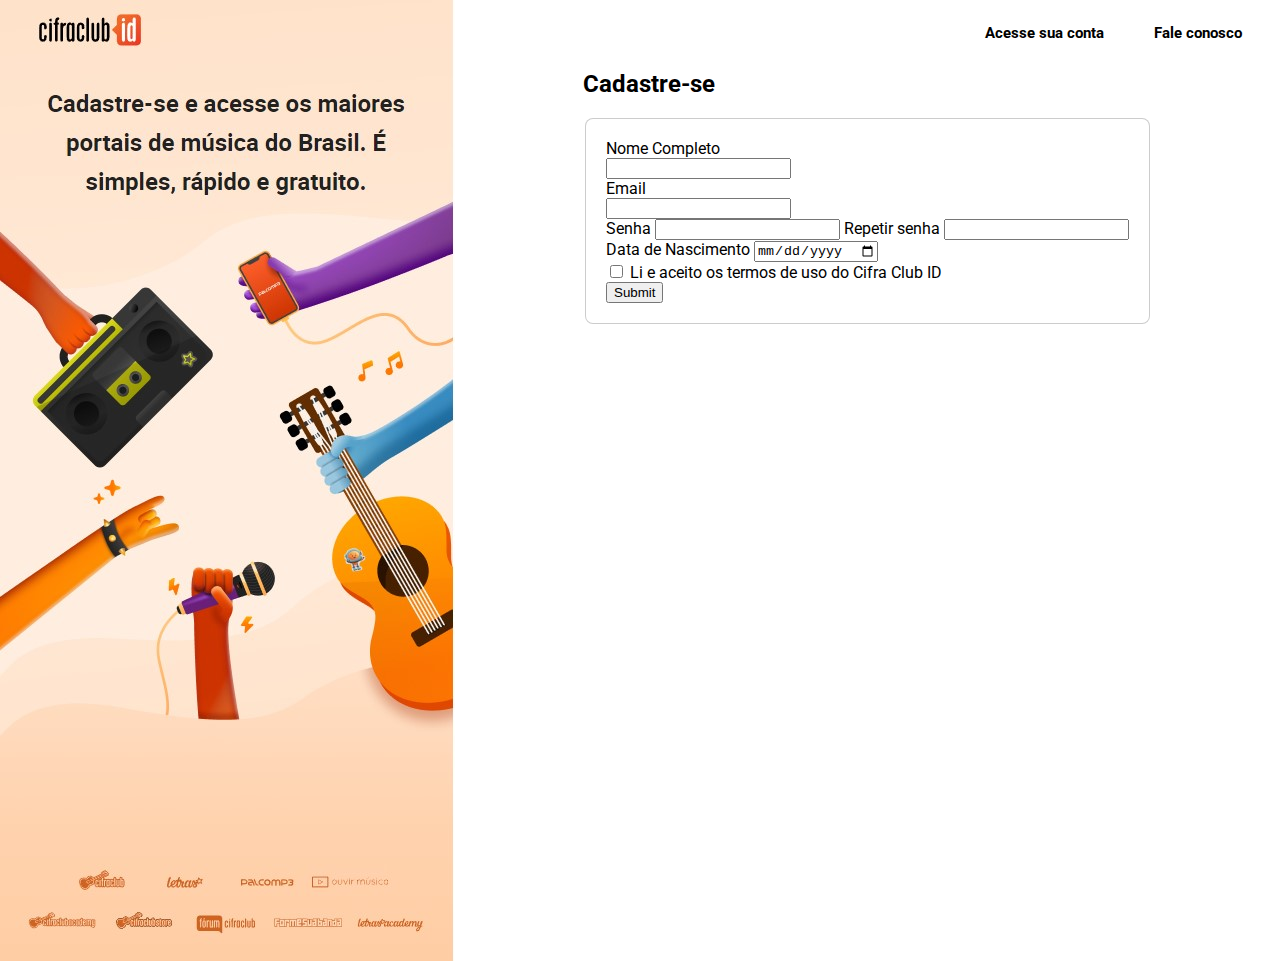
==== pages/Login/index.html @ 0ec4cf48 "late first commit/start login" ====
<!DOCTYPE html>
<html lang="pt-br">
<head>
    <meta charset="UTF-8">
    <meta http-equiv="X-UA-Compatible" content="IE=edge">
    <meta name="viewport" content="width=device-width, initial-scale=1.0">
    <link rel="stylesheet" href="./styles.css">
    <link rel="preconnect" href="https://fonts.googleapis.com">
    <link rel="preconnect" href="https://fonts.gstatic.com" crossorigin>
    <link href="https://fonts.googleapis.com/css2?family=Roboto:wght@400;700&display=swap" rel="stylesheet">
    <link rel="icon" href="/imgs/assets/imagem_2022-11-27_003248617-removebg-preview.png">
    <title>Cifra Club - Login</title>
</head>
<body>
    <img src="/imgs/assets/login.jpg" alt="login" style="float: left;">
    
    <div class="menu">
        <a href="">Acesse sua conta</a>
        <a href="">Fale conosco</a>
    </div>

    <div class="main">
        <form action="">
            <h2>Cadastre-se</h2>
            <fieldset>
                <div class="between">
                    <label for="">Nome Completo</label>
                    <br>
                    <input type="text" maxlength="50" required>
                    <br>

                    <label for="">Email</label>
                    <br>
                    <input type="email" required>   
                    <br>

                    <label for="">Senha</label>
                    <input type="password" required>
                    <label for="">Repetir senha</label>
                    <input type="password">
                    <br>

                    <label for="">Data de Nascimento</label>
                    <input type="date" required>     
                    <br>

                    <input type="checkbox" id="li" required>
                    <label for="li">Li e aceito os termos de uso do Cifra Club ID</label>    
                    <br>

                    <input type="submit">
                </div>
            </fieldset>
        </form>
    </div>
</body>
</html>
---- pages/Login/styles.css ----
html, body{
    margin: 0;
    padding: 0;
    font-family: 'Roboto', sans-serif;;
}
.menu{
    height: 65px;
    width: 97%;
    position: absolute;
    display: flex;
    align-items: center;
    justify-content: right;
}
.menu a{
    text-decoration: none;
    color: black;
    font-weight: bold;
    font-size: 15px;
    margin-left: 50px;
}   
.main{
    display: flex;
    justify-content: center;
    align-items: center;
}
fieldset{
    background-color: white;
    border: solid rgba(0, 0, 0, 0.2) 1px; 
    border-radius: 8px;
    padding: 20px;
}
h2{
    margin-top: 70px;
}
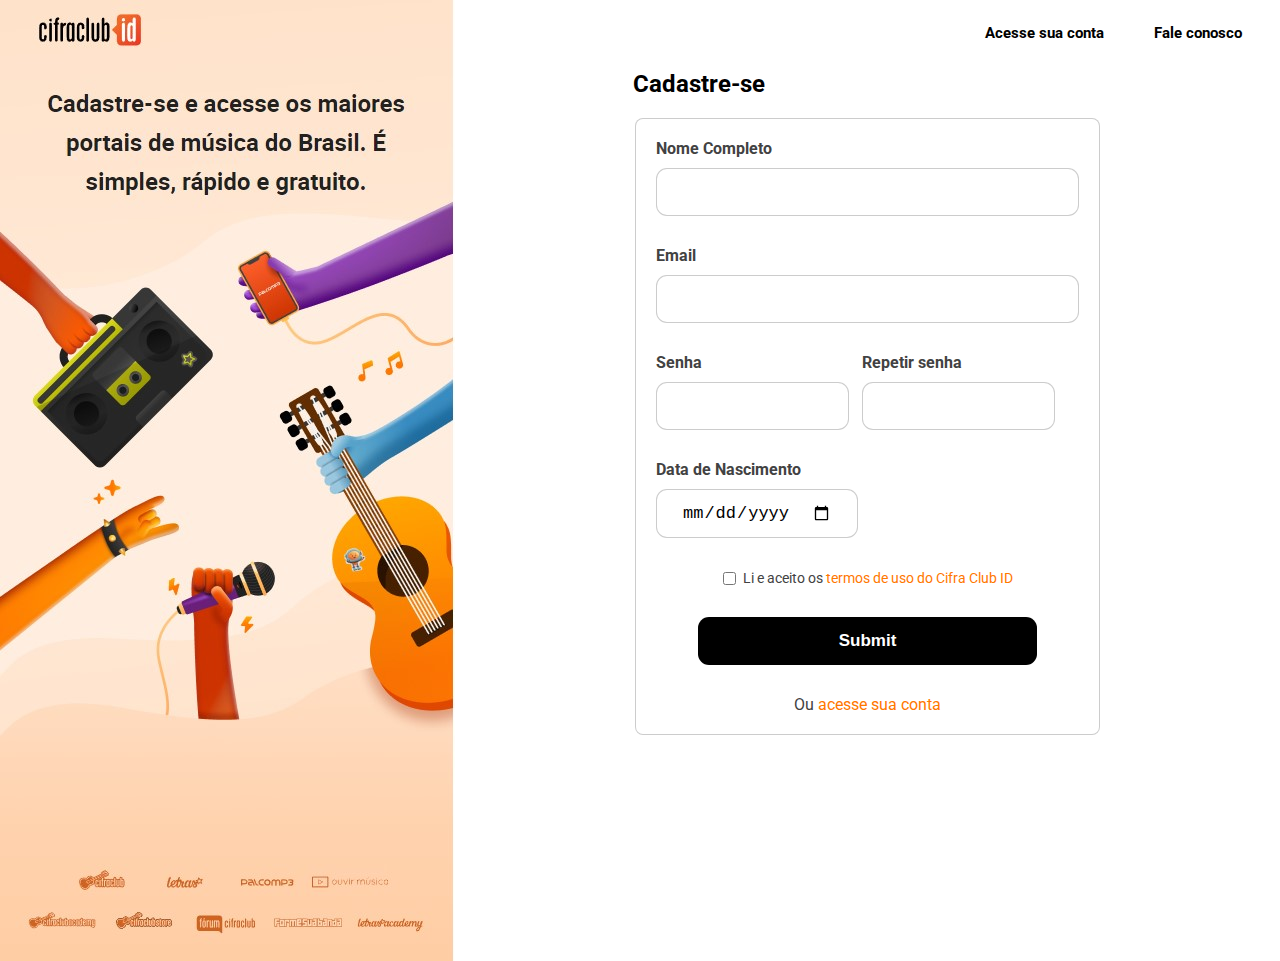
==== commit fc6c4f77: "login" ====
--- a/pages/Login/index.html
+++ b/pages/Login/index.html
@@ -15,40 +15,52 @@
     <img src="/imgs/assets/login.jpg" alt="login" style="float: left;">
     
     <div class="menu">
-        <a href="">Acesse sua conta</a>
-        <a href="">Fale conosco</a>
+        <a href="#">Acesse sua conta</a>
+        <a href="https://suporte.cifraclub.com.br/">Fale conosco</a>
     </div>
 
     <div class="main">
         <form action="">
             <h2>Cadastre-se</h2>
             <fieldset>
-                <div class="between">
+                <div class="bold">
                     <label for="">Nome Completo</label>
                     <br>
-                    <input type="text" maxlength="50" required>
+                    <input type="text" maxlength="50" size="35%" required>
                     <br>
 
                     <label for="">Email</label>
                     <br>
-                    <input type="email" required>   
+                    <input type="email" size="35%" required>   
                     <br>
 
-                    <label for="">Senha</label>
-                    <input type="password" required>
-                    <label for="">Repetir senha</label>
-                    <input type="password">
+                    <div id="password">
+                        <label for="">Senha</label>
+                        <br>
+                        <input type="password" size="12%" required>
+                    </div>
+                    <div id="r-password">
+                        <label for="">Repetir senha</label>
+                        <br>
+                        <input type="password" size="12%">
+                    </div>
                     <br>
 
                     <label for="">Data de Nascimento</label>
+                    <br>
                     <input type="date" required>     
                     <br>
+                </div>
 
+                <div class="center">
                     <input type="checkbox" id="li" required>
-                    <label for="li">Li e aceito os termos de uso do Cifra Club ID</label>    
+                    <label for="li" style="font-size: 14px;">Li e aceito os <a href="https://www.cifraclub.com.br/aviso-legal.html" class="orange">termos de uso do Cifra Club ID</a></label>    
                     <br>
 
                     <input type="submit">
+                    <br>
+
+                    <span>Ou <a href="#" class="orange">acesse sua conta</a></span>
                 </div>
             </fieldset>
         </form>
--- a/pages/Login/styles.css
+++ b/pages/Login/styles.css
@@ -28,9 +28,46 @@
     border: solid rgba(0, 0, 0, 0.2) 1px; 
     border-radius: 8px;
     padding: 20px;
+    color: #424242;
 }
 h2{
     margin-top: 70px;
 }
-
-
+.bold label{
+    font-weight: bold;
+}
+input{
+    border-radius: 11px;
+    border: solid rgba(0, 0, 0, 0.2) 1px;
+    padding: 13px 25px;
+    font-size: 17px;
+    margin-top: 10px;
+    margin-bottom: 30px;
+}
+input[type="submit"]{
+    background-color: black;
+    color: white;
+    font-weight: bold;
+    width: 100%;
+    margin-top: 30px;
+}
+#password, #r-password{
+    display: inline-block;
+}
+#password{
+    margin-right: 9px;
+}
+input[type="checkbox"]{
+    margin-top: 0;
+    margin-bottom: 0;
+    margin-left: 0;
+    vertical-align: middle; 
+}
+.center{
+    margin: 0 10%;
+    text-align: center;
+}
+.orange{
+    color: #f70; 
+    text-decoration: none;
+}